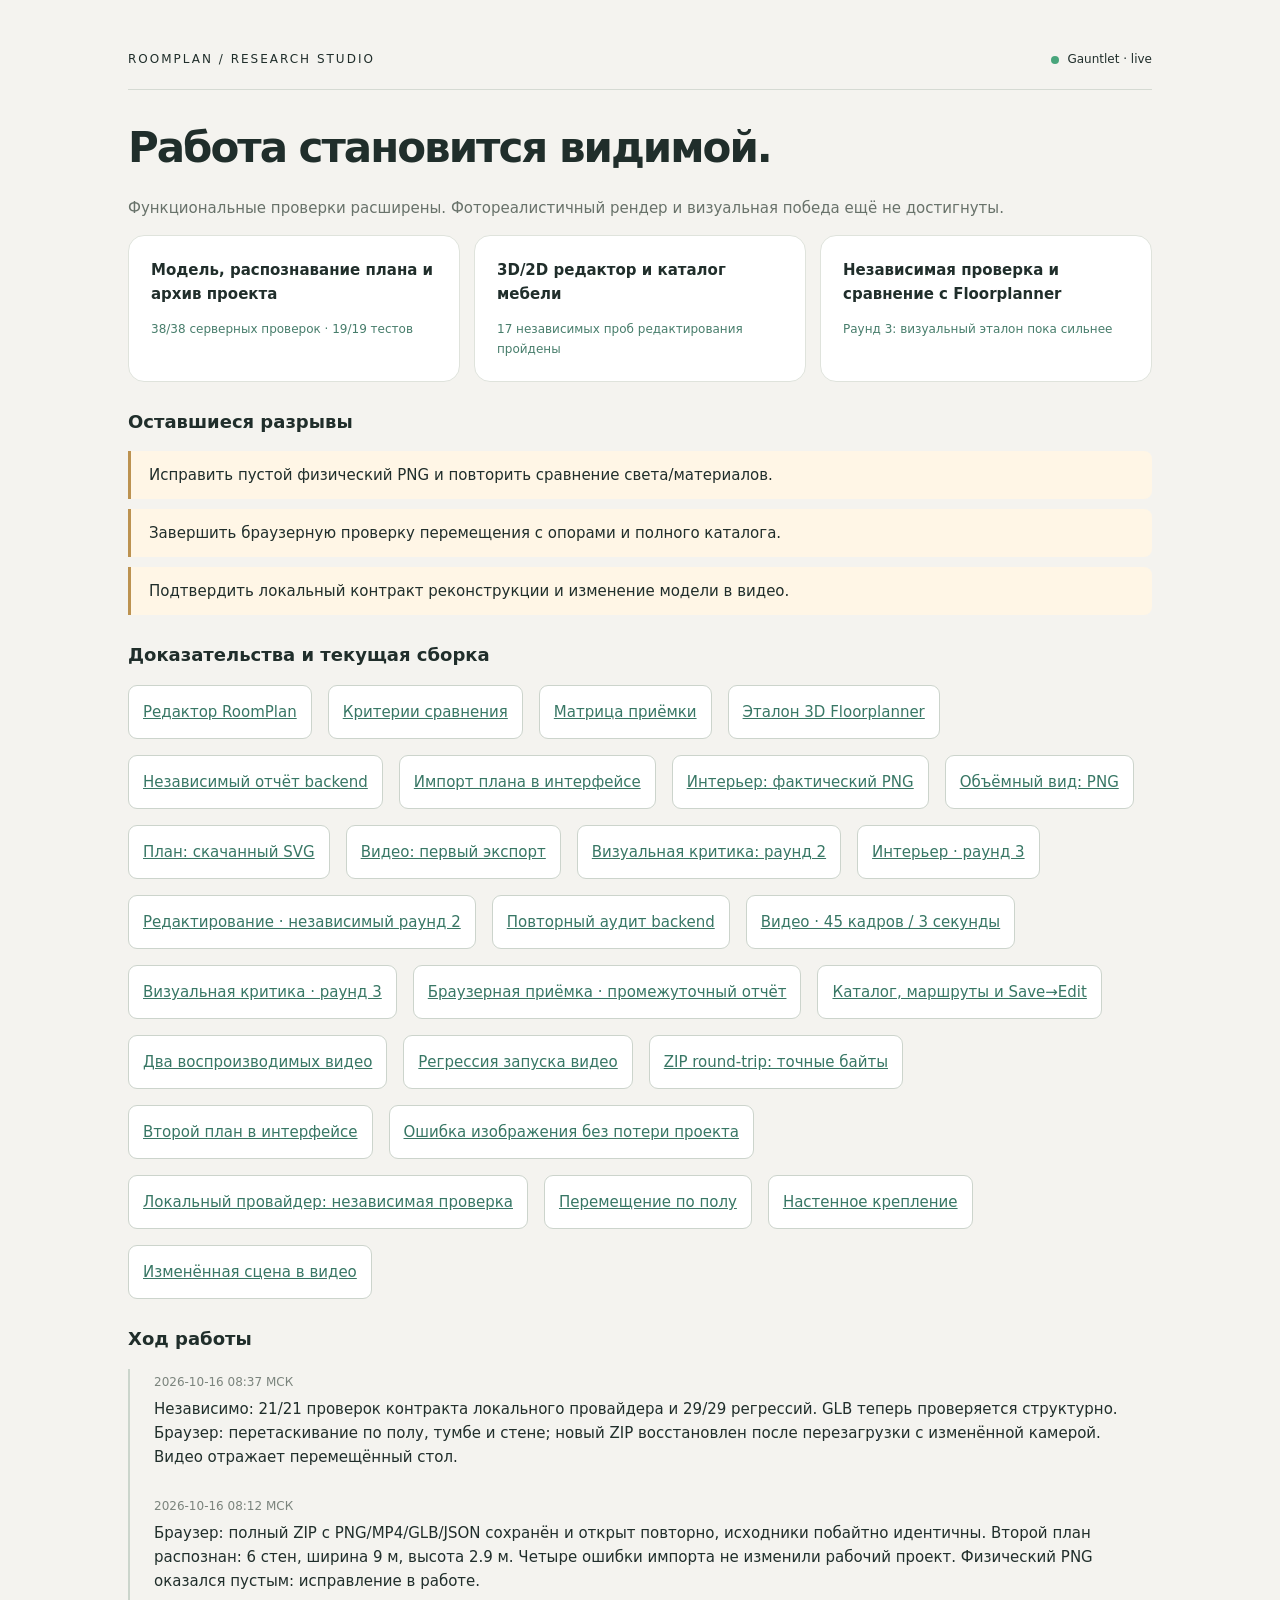
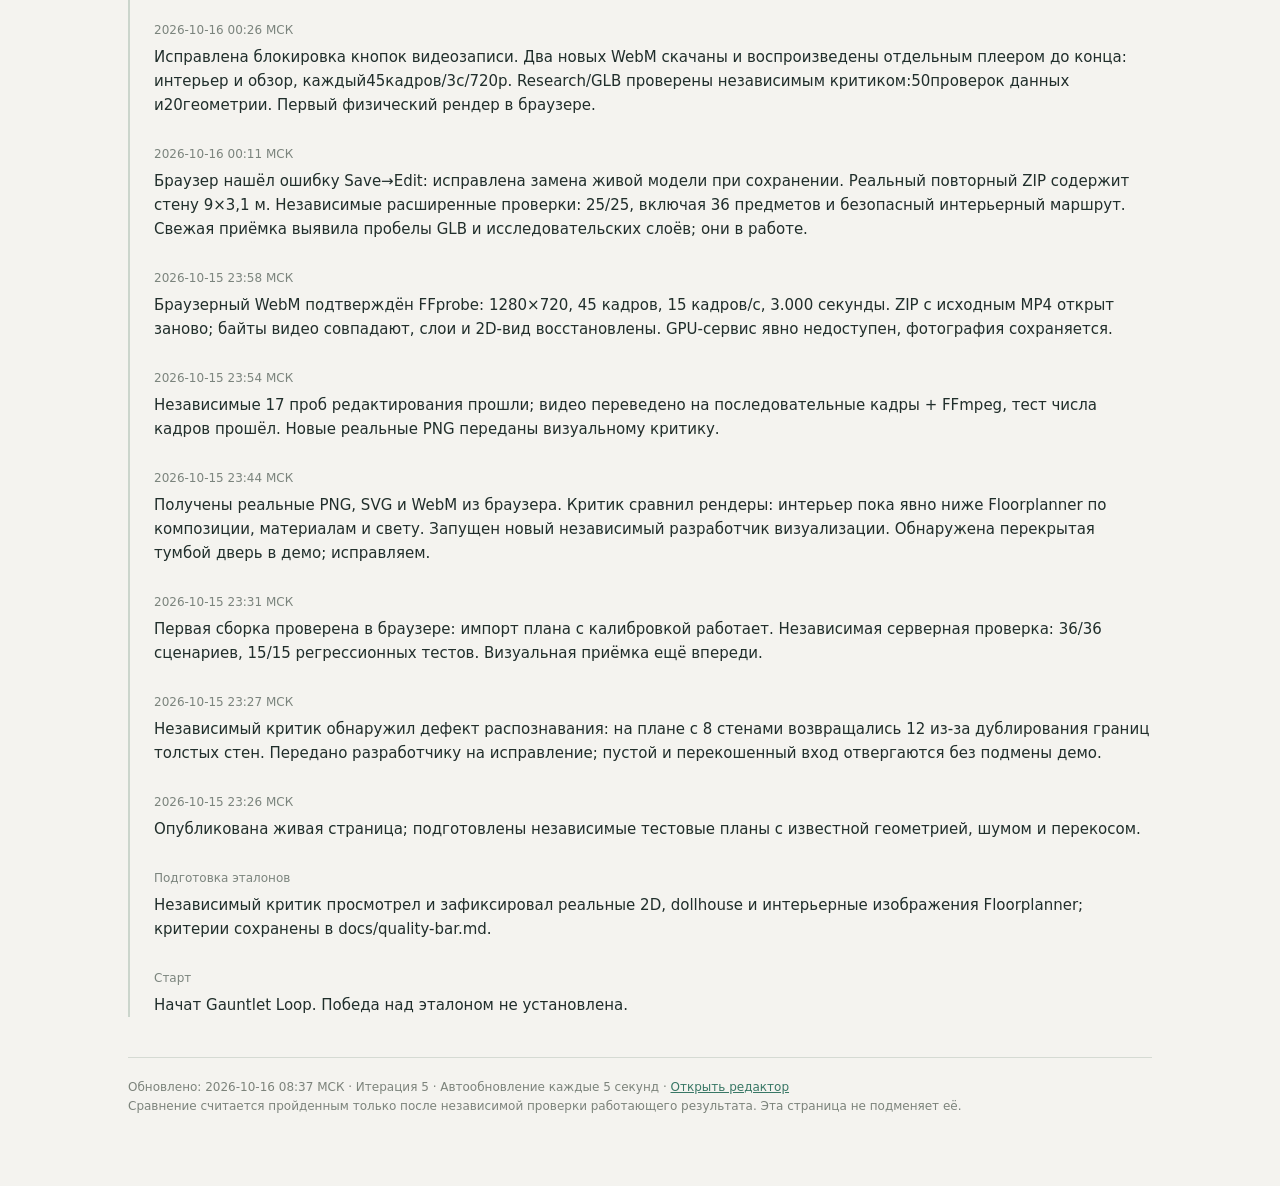
==== web/progress.html @ 28d2422d "Build RoomPlan research prototype with audited editing and portable projects" ====
<!doctype html><html lang="ru"><meta charset="utf-8"><meta name="viewport" content="width=device-width,initial-scale=1"><title>RoomPlan · Gauntlet Live</title><style>
*{box-sizing:border-box}body{margin:0;background:#f4f3ef;color:#202e2b;font:15px/1.6 system-ui,sans-serif}main{max-width:1080px;margin:50px auto;padding:0 28px}a{color:#387765}header{display:flex;align-items:center;justify-content:space-between;border-bottom:1px solid #d5dad3;padding-bottom:20px}h1{font-size:42px;letter-spacing:-2px;margin:24px 0 6px}h2{font-size:18px;margin-top:26px}p{color:#68726a}.tag{font-size:12px;letter-spacing:2px;text-transform:uppercase}.live{display:inline-flex;align-items:center;gap:8px;font-size:12px}.live:before{content:'';background:#48a57b;width:8px;height:8px;border-radius:50%}.grid{display:grid;grid-template-columns:repeat(auto-fit,minmax(230px,1fr));gap:14px}.card{background:white;border:1px solid #dfe3dc;border-radius:16px;padding:22px}.state{font-size:12px;color:#477d6b;margin-top:14px}.timeline{border-left:2px solid #cbd5cc;padding-left:24px}.entry{margin-bottom:24px}.entry time{font-size:12px;color:#7b847d}.entry div{margin-top:4px}.gap{background:#fff6e6;border-left:3px solid #bc9250;padding:12px 18px;margin:10px 0;border-radius:0 8px 8px 0}footer{border-top:1px solid #d5dad3;margin-top:40px;padding:20px 0;font-size:12px;color:#7c837b}.evidence{display:flex;gap:16px;flex-wrap:wrap}.evidence a{padding:14px;border:1px solid #ccd4cc;background:#fff;border-radius:9px}#error{color:#a34d35}</style>
<main><header><span class="tag">ROOMPLAN / RESEARCH STUDIO</span><span class="live">Gauntlet · live</span></header><h1>Работа становится видимой.</h1><p id="summary">Загрузка журнала…</p><div id="error"></div><div class="grid" id="items"></div><h2>Оставшиеся разрывы</h2><div id="gaps"></div><h2>Доказательства и текущая сборка</h2><div class="evidence" id="evidence"></div><h2>Ход работы</h2><div class="timeline" id="history"></div><footer><span id="updated"></span> · Автообновление каждые 5 секунд · <a href="/">Открыть редактор</a><br>Сравнение считается пройденным только после независимой проверки работающего результата. Эта страница не подменяет её.</footer></main>
<script>const el=id=>document.getElementById(id);function text(tag,value,parent,cls){const e=document.createElement(tag);e.textContent=value;if(cls)e.className=cls;parent.append(e);return e}async function refresh(){try{const d=await(await fetch('/progress.json',{cache:'no-store'})).json();el('summary').textContent=d.summary;el('updated').textContent='Обновлено: '+d.updated+' · Итерация '+d.round;for(const id of ['items','gaps','history','evidence'])el(id).replaceChildren();d.items.forEach(i=>{const c=text('div','',el('items'),'card');text('strong',i.name,c);text('div',i.state,c,'state')});d.gaps.forEach(g=>text('div',g,el('gaps'),'gap'));[...d.history].reverse().forEach(h=>{const c=text('div','',el('history'),'entry');text('time',h.time,c);text('div',h.text,c)});for(const e of [{label:'Редактор RoomPlan',url:'/'},...(d.evidence||[])]){const a=text('a',e.label,el('evidence'));a.href=e.url}el('error').textContent=''}catch(e){el('error').textContent='Журнал временно недоступен: '+e.message}}refresh();setInterval(refresh,5000)</script></html>
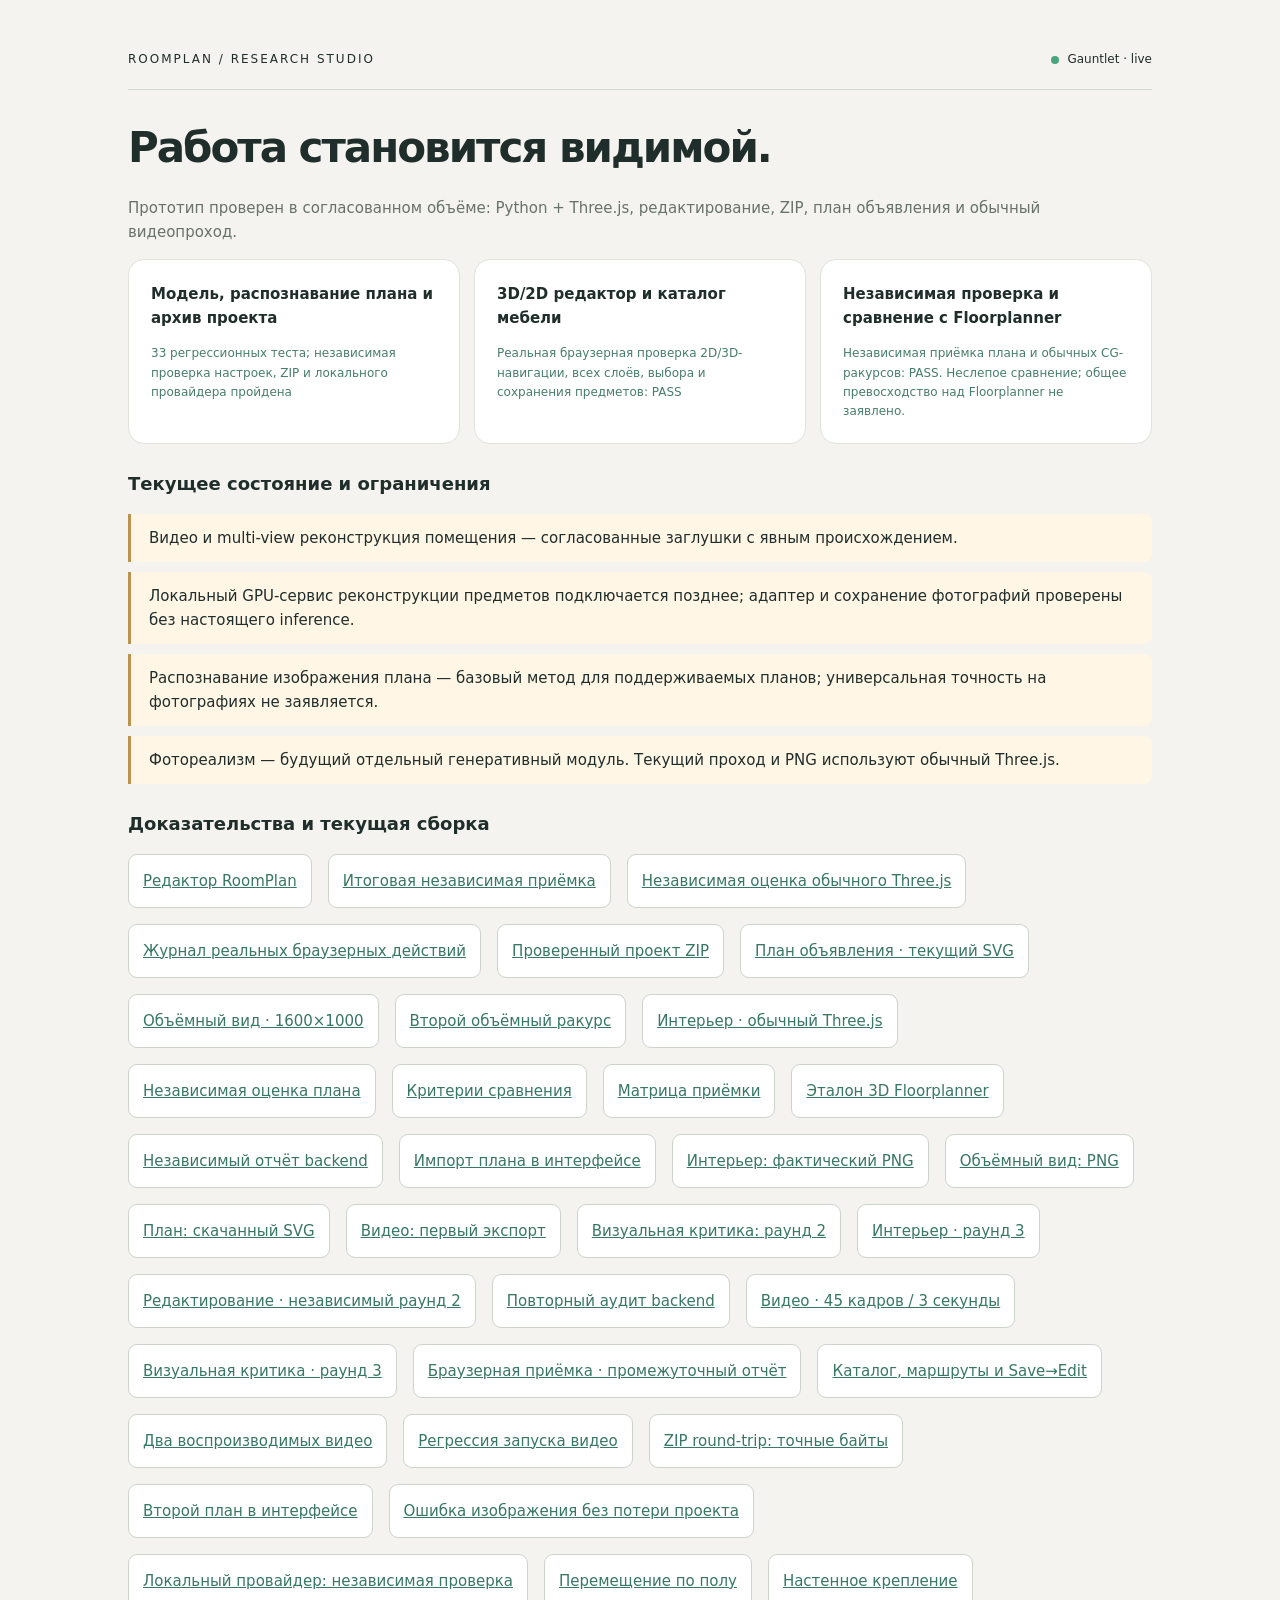
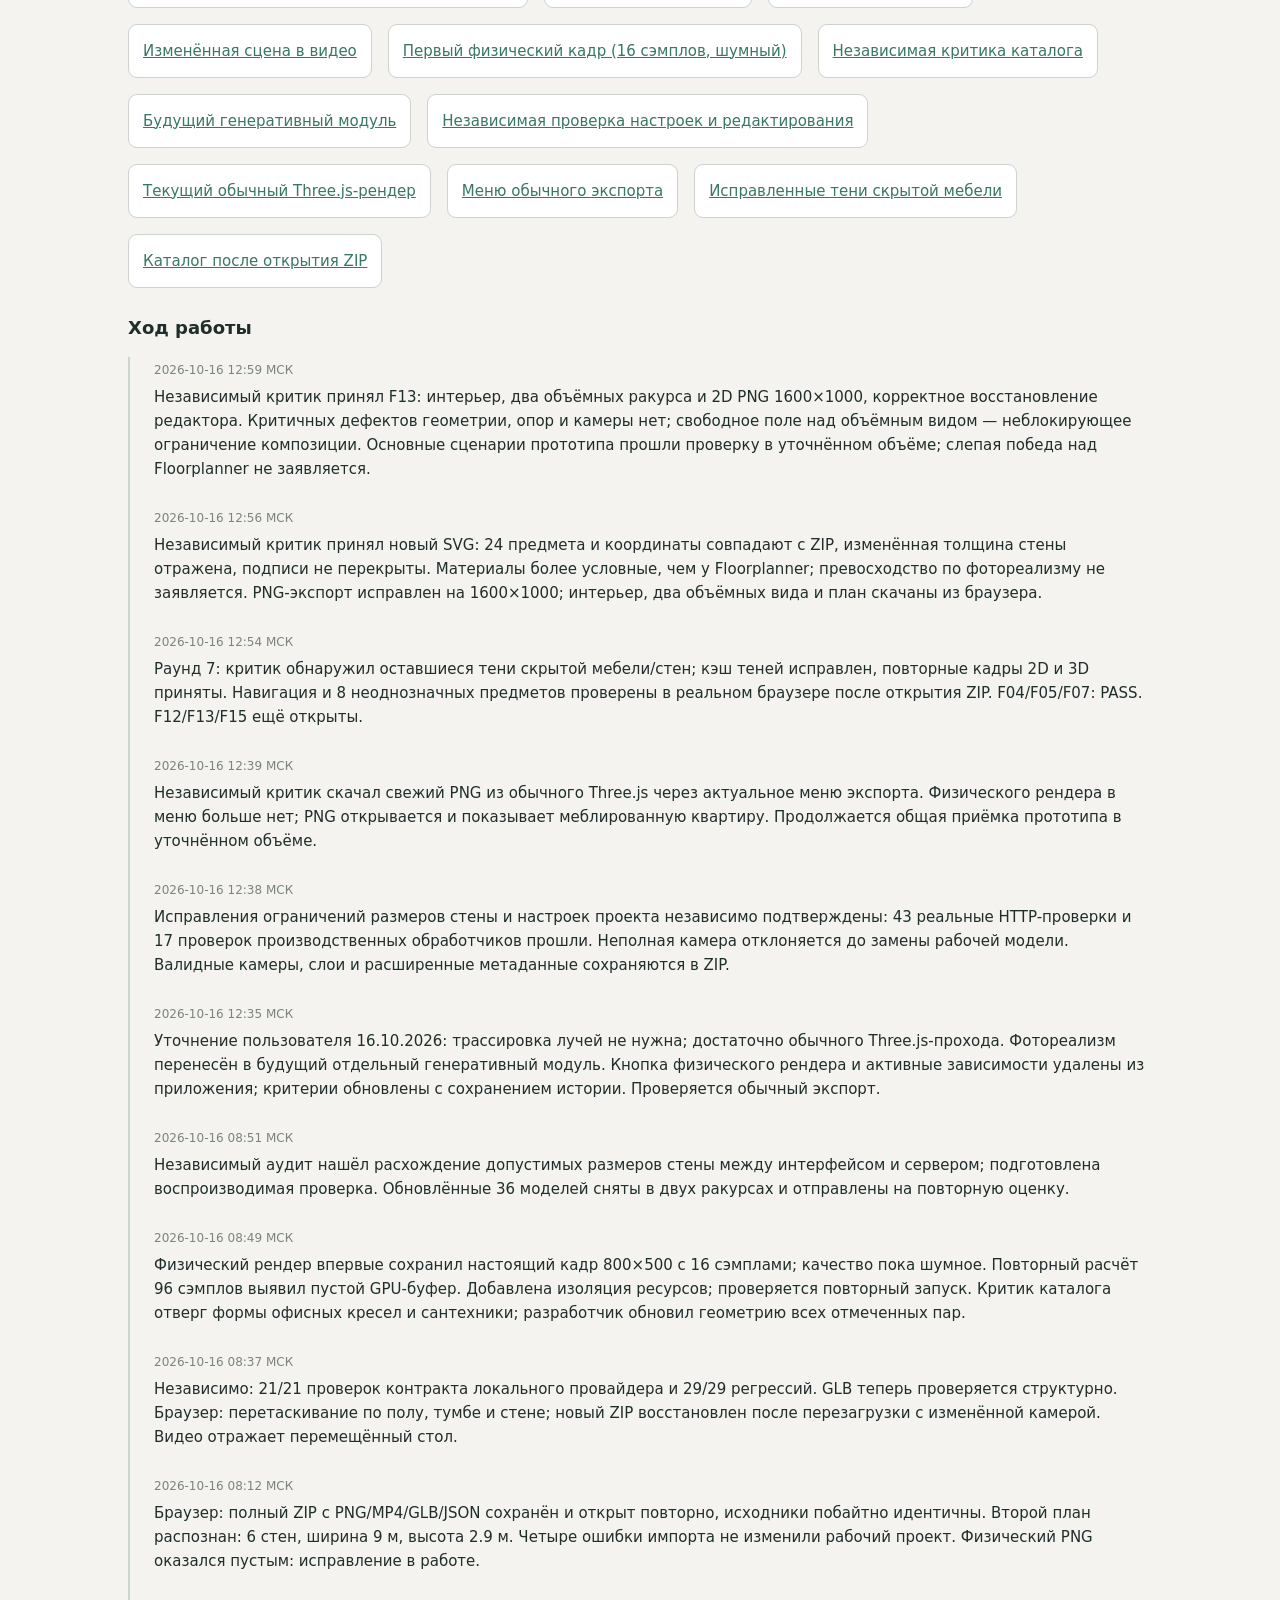
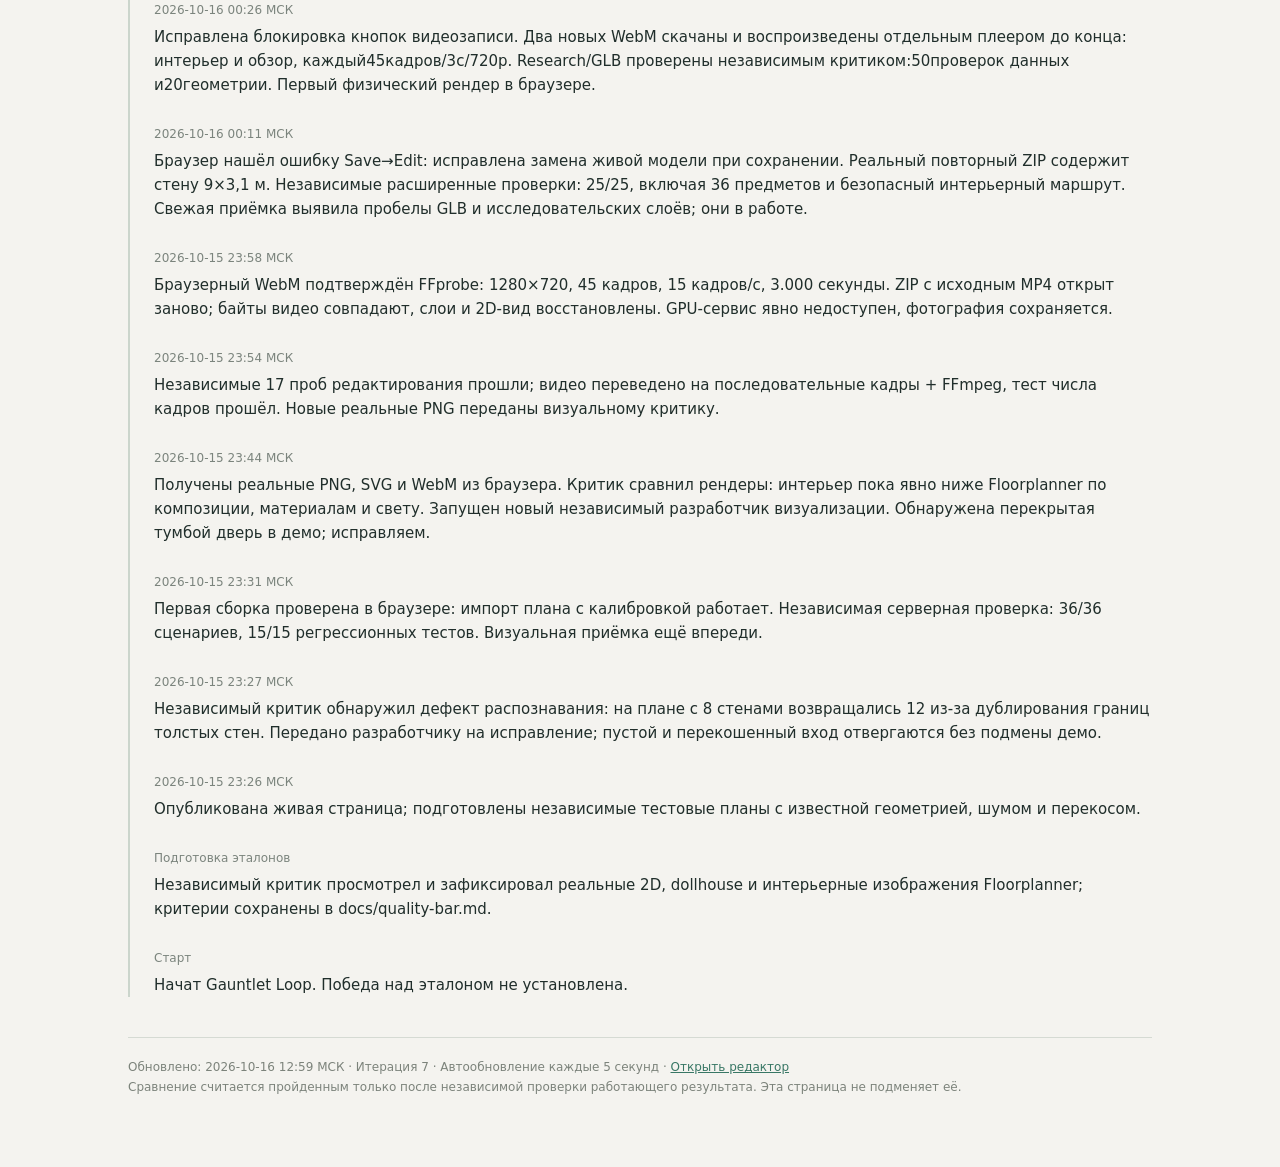
==== commit a5891ba4: "Complete scoped prototype acceptance and improve ordinary CG exports" ====
--- a/web/progress.html
+++ b/web/progress.html
@@ -1,4 +1,4 @@
 <!doctype html><html lang="ru"><meta charset="utf-8"><meta name="viewport" content="width=device-width,initial-scale=1"><title>RoomPlan · Gauntlet Live</title><style>
 *{box-sizing:border-box}body{margin:0;background:#f4f3ef;color:#202e2b;font:15px/1.6 system-ui,sans-serif}main{max-width:1080px;margin:50px auto;padding:0 28px}a{color:#387765}header{display:flex;align-items:center;justify-content:space-between;border-bottom:1px solid #d5dad3;padding-bottom:20px}h1{font-size:42px;letter-spacing:-2px;margin:24px 0 6px}h2{font-size:18px;margin-top:26px}p{color:#68726a}.tag{font-size:12px;letter-spacing:2px;text-transform:uppercase}.live{display:inline-flex;align-items:center;gap:8px;font-size:12px}.live:before{content:'';background:#48a57b;width:8px;height:8px;border-radius:50%}.grid{display:grid;grid-template-columns:repeat(auto-fit,minmax(230px,1fr));gap:14px}.card{background:white;border:1px solid #dfe3dc;border-radius:16px;padding:22px}.state{font-size:12px;color:#477d6b;margin-top:14px}.timeline{border-left:2px solid #cbd5cc;padding-left:24px}.entry{margin-bottom:24px}.entry time{font-size:12px;color:#7b847d}.entry div{margin-top:4px}.gap{background:#fff6e6;border-left:3px solid #bc9250;padding:12px 18px;margin:10px 0;border-radius:0 8px 8px 0}footer{border-top:1px solid #d5dad3;margin-top:40px;padding:20px 0;font-size:12px;color:#7c837b}.evidence{display:flex;gap:16px;flex-wrap:wrap}.evidence a{padding:14px;border:1px solid #ccd4cc;background:#fff;border-radius:9px}#error{color:#a34d35}</style>
-<main><header><span class="tag">ROOMPLAN / RESEARCH STUDIO</span><span class="live">Gauntlet · live</span></header><h1>Работа становится видимой.</h1><p id="summary">Загрузка журнала…</p><div id="error"></div><div class="grid" id="items"></div><h2>Оставшиеся разрывы</h2><div id="gaps"></div><h2>Доказательства и текущая сборка</h2><div class="evidence" id="evidence"></div><h2>Ход работы</h2><div class="timeline" id="history"></div><footer><span id="updated"></span> · Автообновление каждые 5 секунд · <a href="/">Открыть редактор</a><br>Сравнение считается пройденным только после независимой проверки работающего результата. Эта страница не подменяет её.</footer></main>
+<main><header><span class="tag">ROOMPLAN / RESEARCH STUDIO</span><span class="live">Gauntlet · live</span></header><h1>Работа становится видимой.</h1><p id="summary">Загрузка журнала…</p><div id="error"></div><div class="grid" id="items"></div><h2>Текущее состояние и ограничения</h2><div id="gaps"></div><h2>Доказательства и текущая сборка</h2><div class="evidence" id="evidence"></div><h2>Ход работы</h2><div class="timeline" id="history"></div><footer><span id="updated"></span> · Автообновление каждые 5 секунд · <a href="/">Открыть редактор</a><br>Сравнение считается пройденным только после независимой проверки работающего результата. Эта страница не подменяет её.</footer></main>
 <script>const el=id=>document.getElementById(id);function text(tag,value,parent,cls){const e=document.createElement(tag);e.textContent=value;if(cls)e.className=cls;parent.append(e);return e}async function refresh(){try{const d=await(await fetch('/progress.json',{cache:'no-store'})).json();el('summary').textContent=d.summary;el('updated').textContent='Обновлено: '+d.updated+' · Итерация '+d.round;for(const id of ['items','gaps','history','evidence'])el(id).replaceChildren();d.items.forEach(i=>{const c=text('div','',el('items'),'card');text('strong',i.name,c);text('div',i.state,c,'state')});d.gaps.forEach(g=>text('div',g,el('gaps'),'gap'));[...d.history].reverse().forEach(h=>{const c=text('div','',el('history'),'entry');text('time',h.time,c);text('div',h.text,c)});for(const e of [{label:'Редактор RoomPlan',url:'/'},...(d.evidence||[])]){const a=text('a',e.label,el('evidence'));a.href=e.url}el('error').textContent=''}catch(e){el('error').textContent='Журнал временно недоступен: '+e.message}}refresh();setInterval(refresh,5000)</script></html>
